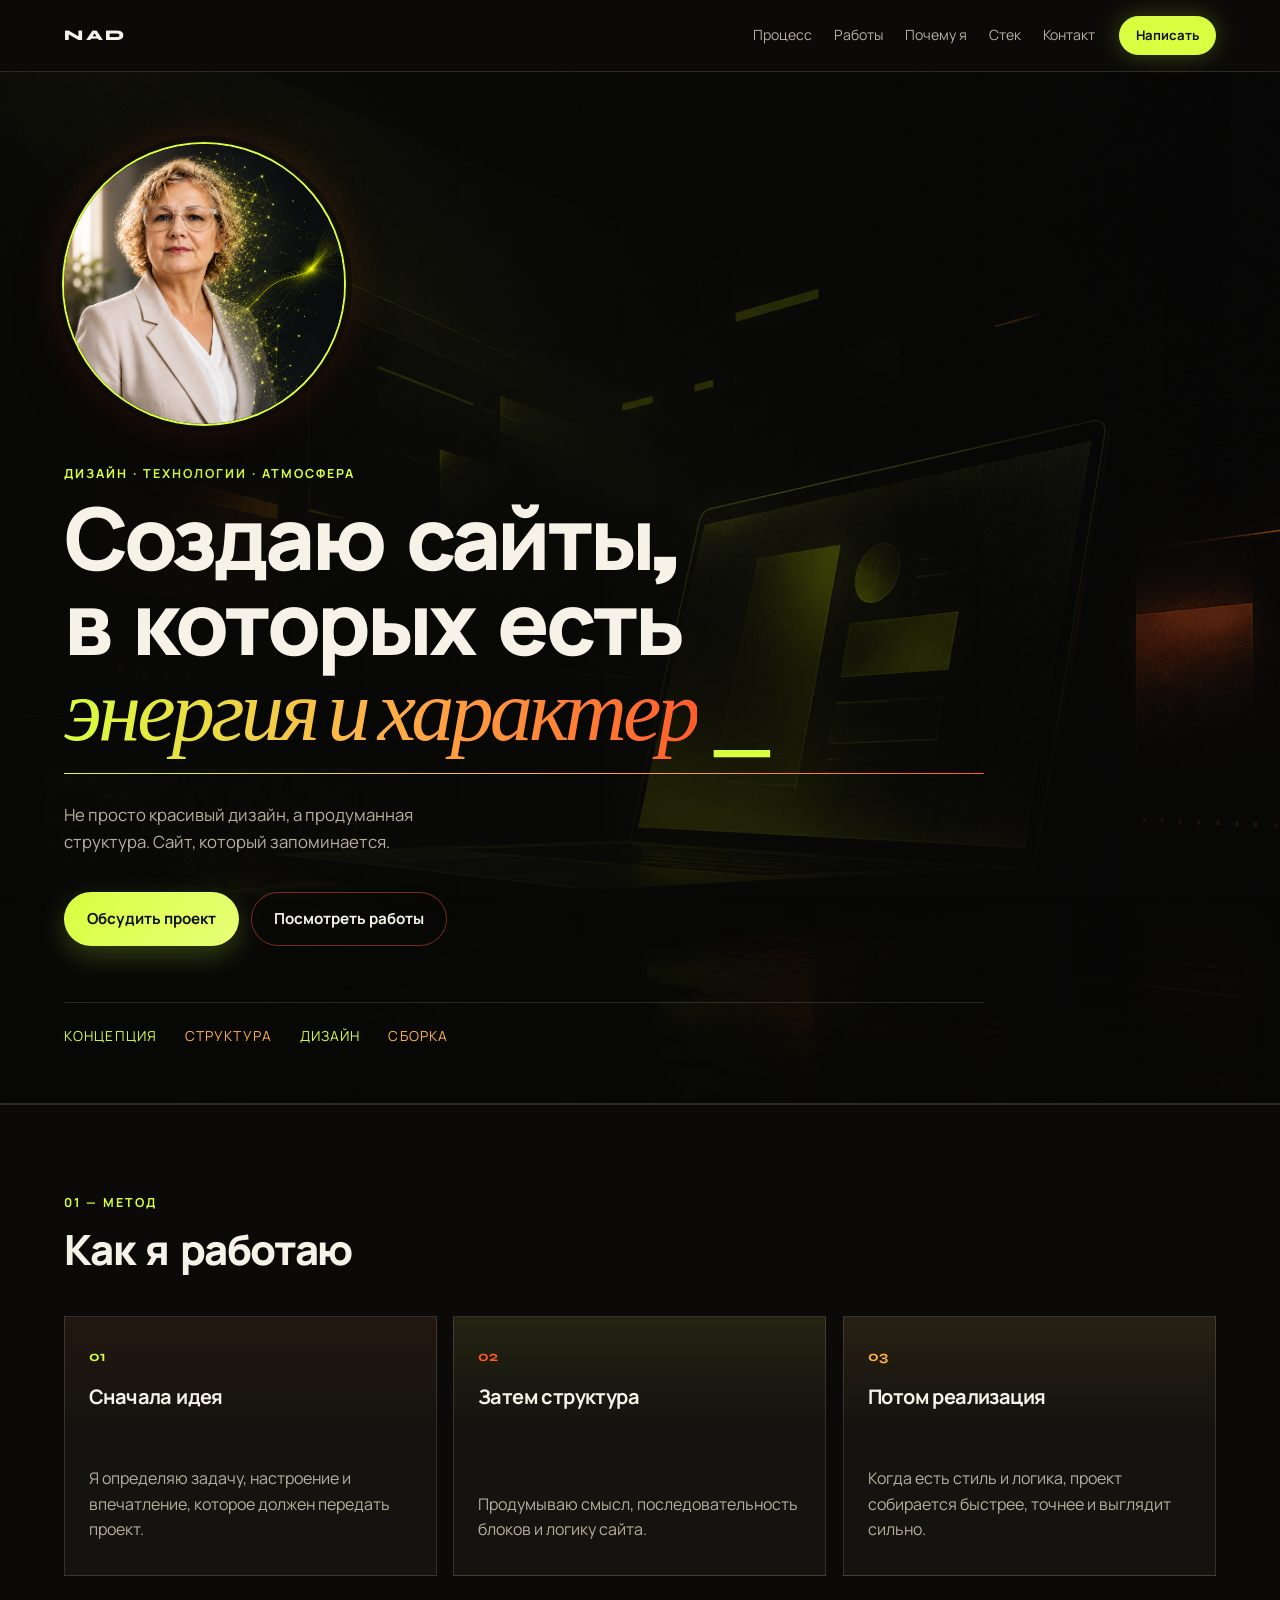
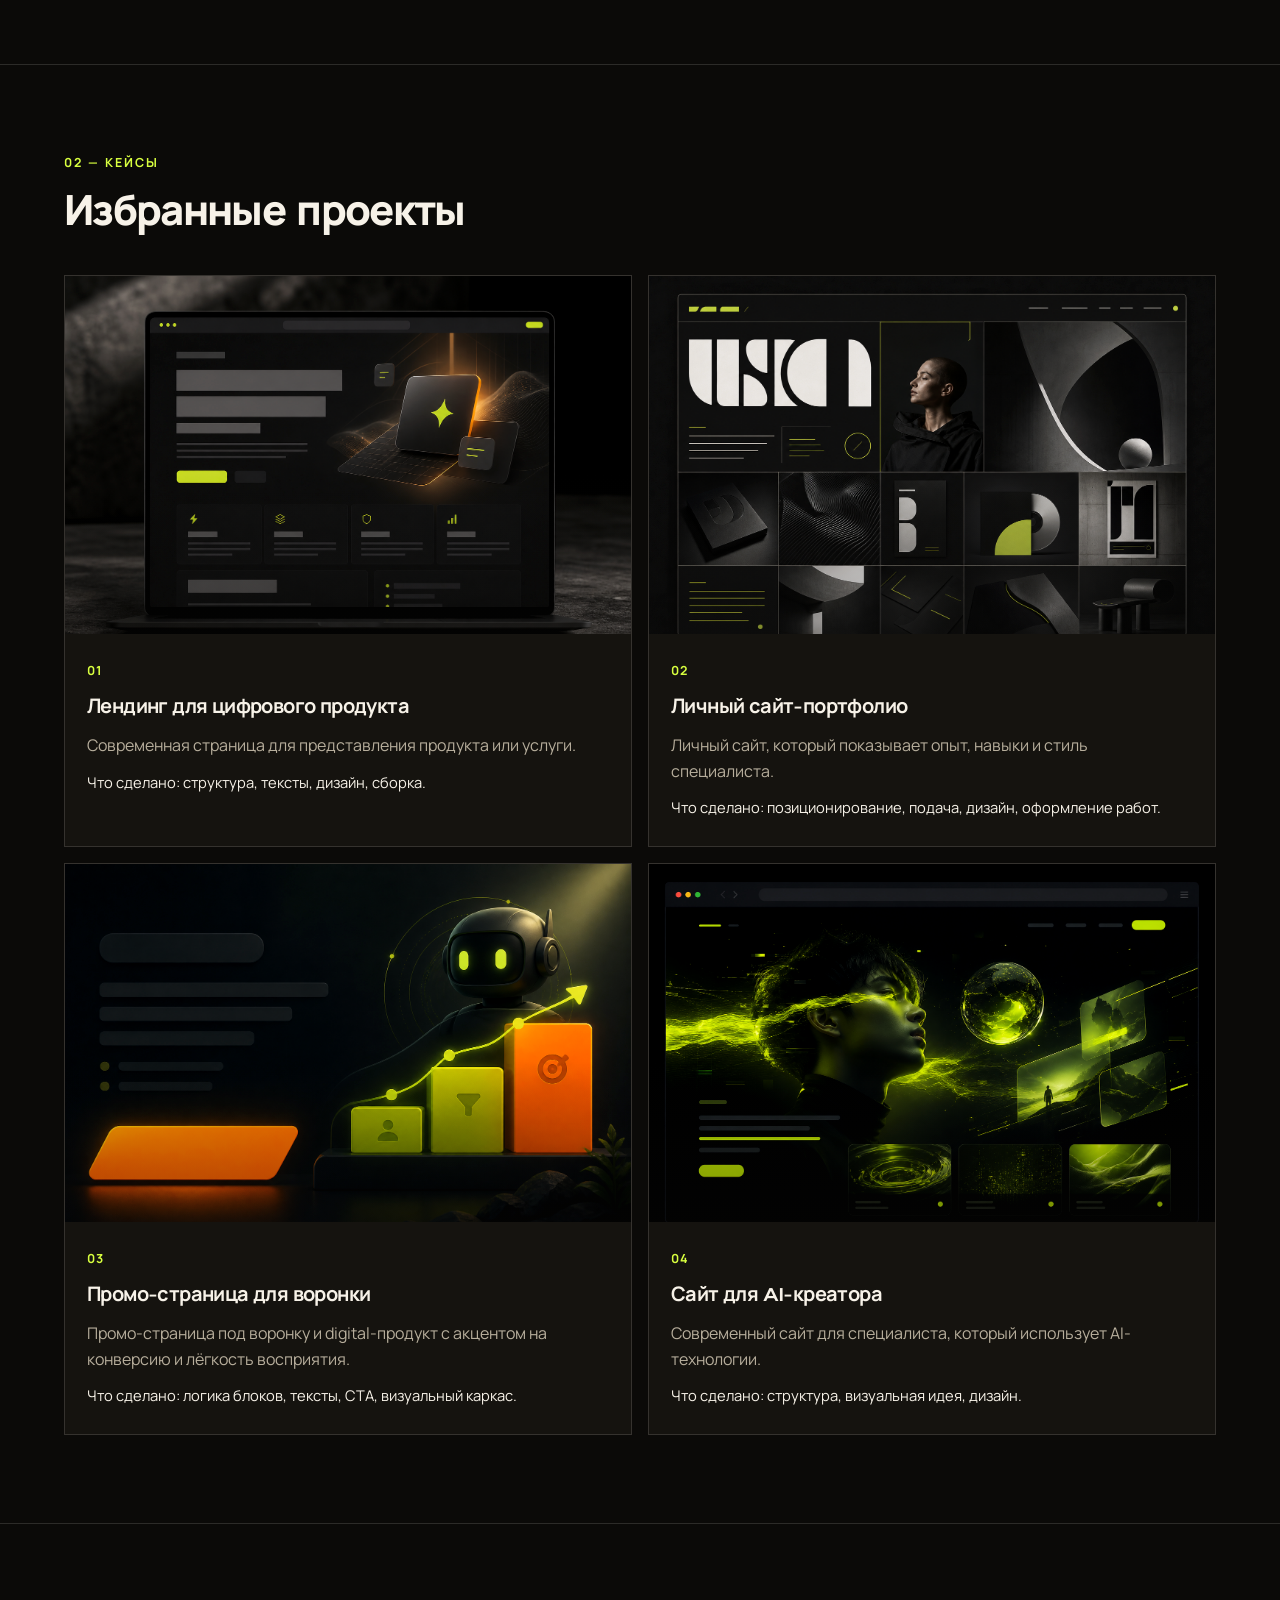
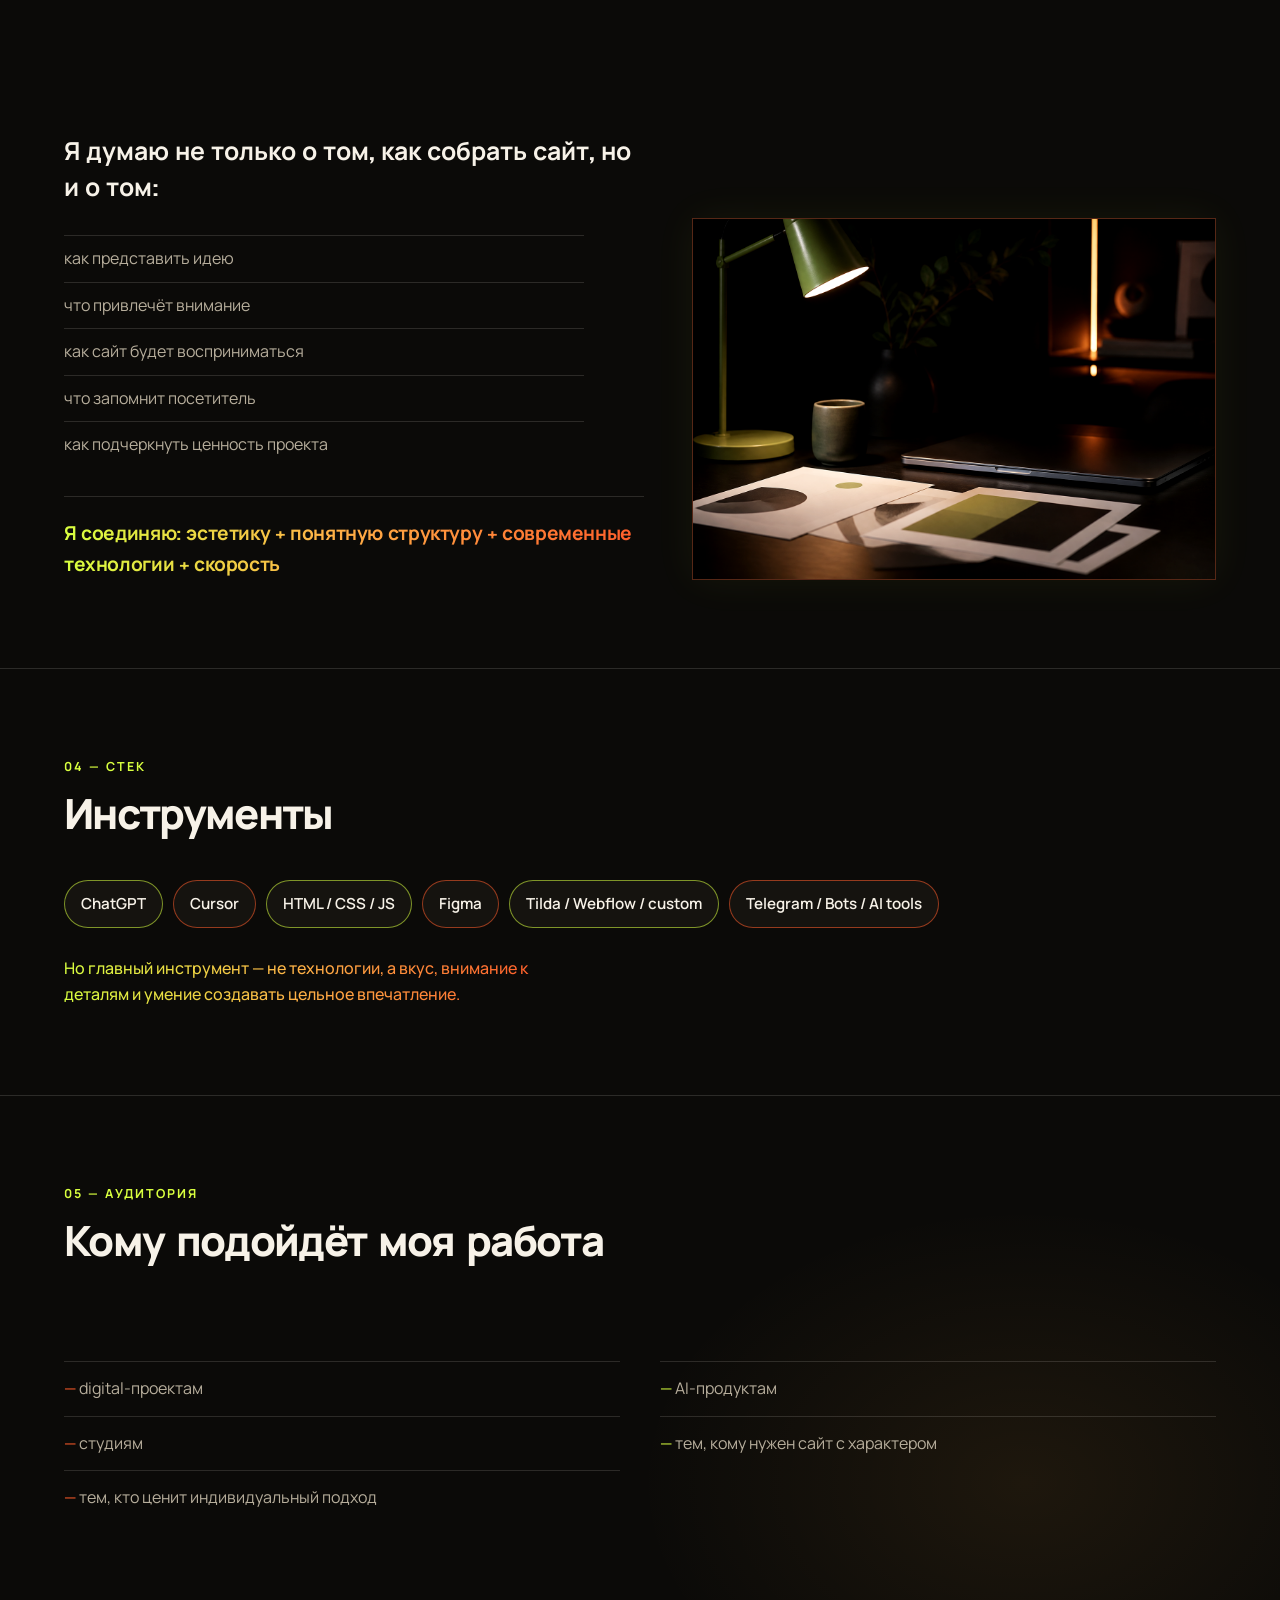
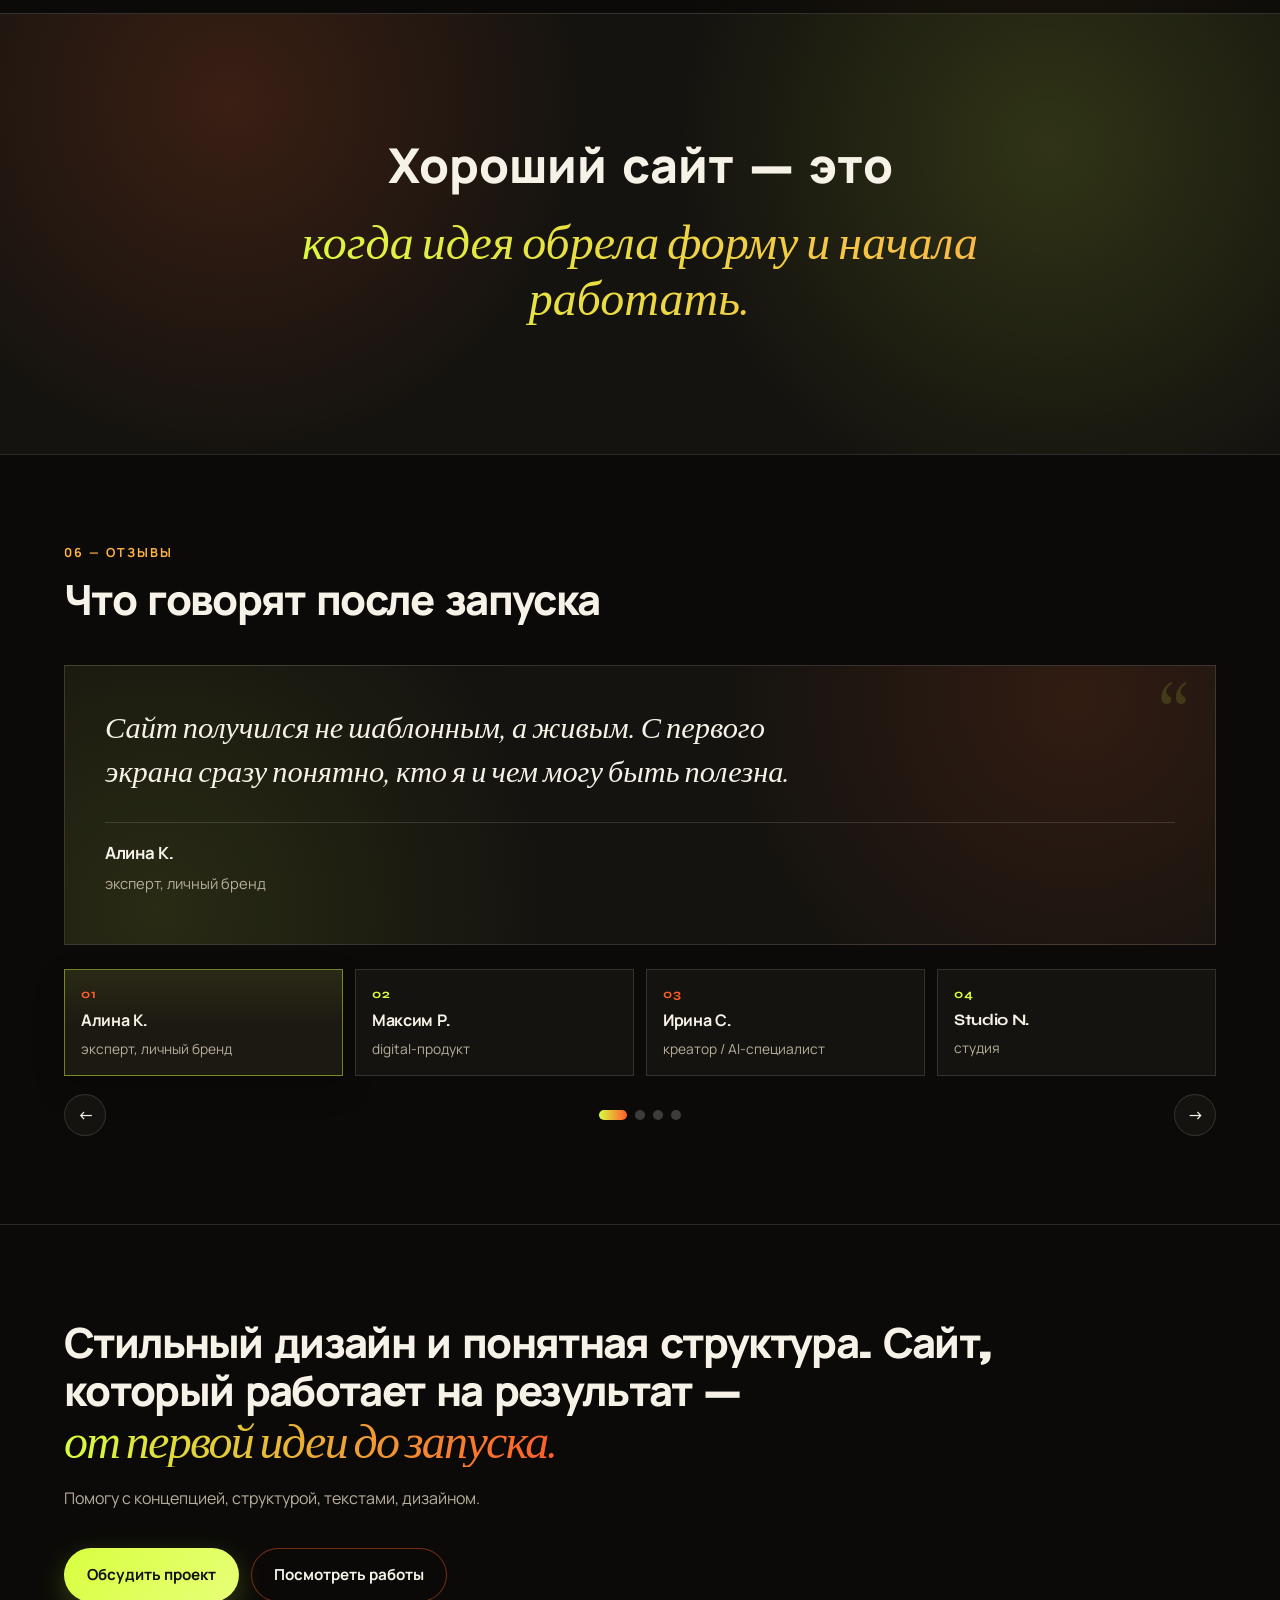
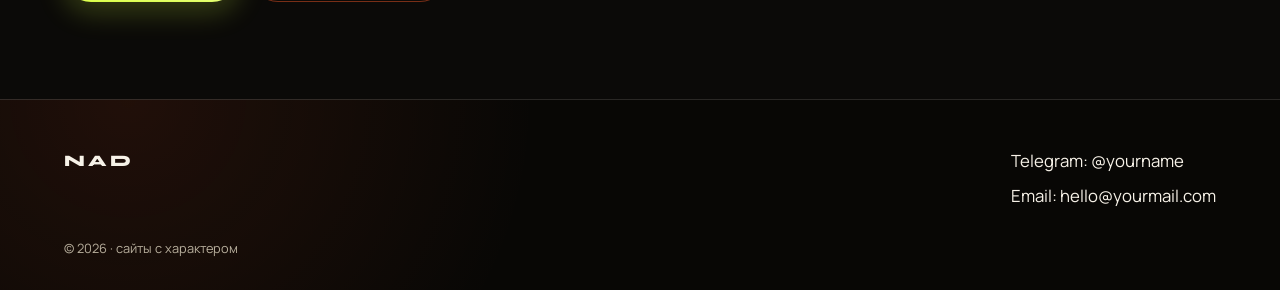
==== html/index.html @ c8245816 "Add NAD portfolio website with HTML, CSS, and JS Co-authored-by: Cursor <cursoragent@cursor.com>" ====
<!DOCTYPE html>
<html lang="ru">
<head>
  <meta charset="UTF-8" />
  <meta name="viewport" content="width=device-width, initial-scale=1.0" />
  <title>NAD — сайты с характером</title>
  <meta name="description" content="Концепция, структура, дизайн, сборка. От первой идеи до готовой страницы." />
  <link rel="preconnect" href="https://fonts.googleapis.com" />
  <link rel="preconnect" href="https://fonts.gstatic.com" crossorigin />
  <link href="https://fonts.googleapis.com/css2?family=Instrument+Serif:ital@0;1&family=Manrope:wght@400;500;600;700&family=Syne:wght@500;600;700;800&display=swap" rel="stylesheet" />
  <link rel="stylesheet" href="../css/style.css" />
</head>
<body>
  <div class="noise" aria-hidden="true"></div>

  <header class="header">
    <a class="logo" href="#top">NAD</a>
    <input class="nav-toggle" type="checkbox" id="nav-toggle" />
    <label class="burger" for="nav-toggle" aria-label="Меню">
      <span></span>
    </label>
    <nav class="nav">
      <a href="#process">Процесс</a>
      <a href="#projects">Работы</a>
      <a href="#why">Почему я</a>
      <a href="#tools">Стек</a>
      <a href="#contact">Контакт</a>
    </nav>
    <a class="header-cta" href="https://t.me/yourname" target="_blank" rel="noopener">Написать</a>
  </header>

  <main id="top">
    <section class="hero">
      <div class="hero-media" aria-hidden="true">
        <img src="../images/hero-atmosphere.png" alt="" />
      </div>
      <div class="hero-content">
        <figure class="hero-portrait">
          <img src="../images/portrait.png" alt="NAD — портрет" />
        </figure>
        <div class="hero-copy">
          <p class="kicker">ДИЗАЙН · ТЕХНОЛОГИИ · АТМОСФЕРА</p>
          <h1
            class="text-type"
            data-text-type
            data-texts="Создаю сайты,\nв которых есть\nэнергия и характер"
            data-typing-speed="75"
            data-deleting-speed="50"
            data-pause-duration="1500"
            data-cursor-blink="0.5"
            data-cursor-character="_"
          >Создаю сайты,
в которых есть
<em>энергия и характер</em></h1>
          <p class="hero-lead">
            Не просто красивый дизайн, а продуманная структура. Сайт, который запоминается.
          </p>
          <div class="hero-actions">
            <a class="btn btn-primary" href="https://t.me/yourname" target="_blank" rel="noopener">Обсудить проект</a>
            <a class="btn btn-ghost" href="#projects">Посмотреть работы</a>
          </div>
          <div class="hero-meta">
            <span>Концепция</span>
            <span>Структура</span>
            <span>Дизайн</span>
            <span>Сборка</span>
          </div>
        </div>
      </div>
    </section>

    <section class="section" id="process">
      <div class="section-head" data-reveal>
        <p class="kicker">01 — Метод</p>
        <h2>Как я работаю</h2>
      </div>
      <div class="process-grid">
        <article class="process-card" data-reveal>
          <span class="num">01</span>
          <h3>Сначала идея</h3>
          <p>Я определяю задачу, настроение и впечатление, которое должен передать проект.</p>
        </article>
        <article class="process-card" data-reveal>
          <span class="num">02</span>
          <h3>Затем структура</h3>
          <p>Продумываю смысл, последовательность блоков и логику сайта.</p>
        </article>
        <article class="process-card" data-reveal>
          <span class="num">03</span>
          <h3>Потом реализация</h3>
          <p>Когда есть стиль и логика, проект собирается быстрее, точнее и выглядит сильно.</p>
        </article>
      </div>
    </section>

    <section class="section" id="projects">
      <div class="section-head" data-reveal>
        <p class="kicker">02 — Кейсы</p>
        <h2>Избранные проекты</h2>
      </div>
      <div class="projects-grid">
        <article class="project" data-reveal>
          <div class="project-visual">
            <img src="../images/project-landing.png" alt="Превью лендинга для цифрового продукта" />
          </div>
          <div class="project-body">
            <span class="project-index">01</span>
            <h3>Лендинг для цифрового продукта</h3>
            <p>Современная страница для представления продукта или услуги.</p>
            <p class="done">Что сделано: структура, тексты, дизайн, сборка.</p>
          </div>
        </article>

        <article class="project" data-reveal>
          <div class="project-visual">
            <img src="../images/project-portfolio.png" alt="Превью личного сайта-портфолио" />
          </div>
          <div class="project-body">
            <span class="project-index">02</span>
            <h3>Личный сайт-портфолио</h3>
            <p>Личный сайт, который показывает опыт, навыки и стиль специалиста.</p>
            <p class="done">Что сделано: позиционирование, подача, дизайн, оформление работ.</p>
          </div>
        </article>

        <article class="project" data-reveal>
          <div class="project-visual">
            <img src="../images/project-funnel.png" alt="Превью промо-страницы для воронки" />
          </div>
          <div class="project-body">
            <span class="project-index">03</span>
            <h3>Промо-страница для воронки</h3>
            <p>Промо-страница под воронку и digital-продукт с акцентом на конверсию и лёгкость восприятия.</p>
            <p class="done">Что сделано: логика блоков, тексты, CTA, визуальный каркас.</p>
          </div>
        </article>

        <article class="project" data-reveal>
          <div class="project-visual">
            <img src="../images/project-ai-creator.png" alt="Превью сайта для AI-креатора" />
          </div>
          <div class="project-body">
            <span class="project-index">04</span>
            <h3>Сайт для AI-креатора</h3>
            <p>Современный сайт для специалиста, который использует AI-технологии.</p>
            <p class="done">Что сделано: структура, визуальная идея, дизайн.</p>
          </div>
        </article>
      </div>
    </section>

    <section class="section why" id="why">
      <div class="section-head" data-reveal>
        <p class="kicker">03 — Подход</p>
        <h2>Мой подход — видеть проект целиком</h2>
      </div>
      <div class="why-layout">
        <div class="why-copy" data-reveal>
          <p class="why-lead">Я думаю не только о том, как собрать сайт, но и о том:</p>
          <div class="why-cols">
            <ul>
              <li>как представить идею</li>
              <li>что привлечёт внимание</li>
              <li>как сайт будет восприниматься</li>
              <li>что запомнит посетитель</li>
              <li>как подчеркнуть ценность проекта</li>
            </ul>
          </div>
          <p class="formula">Я соединяю: эстетику + понятную структуру + современные технологии + скорость</p>
        </div>
        <figure class="why-photo" data-reveal="fade">
          <img src="../images/approach-workspace.png" alt="Атмосфера рабочей среды" />
        </figure>
      </div>
    </section>

    <section class="section" id="tools">
      <div class="section-head" data-reveal>
        <p class="kicker">04 — Стек</p>
        <h2>Инструменты</h2>
      </div>
      <div class="badges">
        <span data-reveal data-glow="lime">ChatGPT</span>
        <span data-reveal data-glow="orange">Cursor</span>
        <span data-reveal data-glow="lime">HTML / CSS / JS</span>
        <span data-reveal data-glow="orange">Figma</span>
        <span data-reveal data-glow="lime">Tilda / Webflow / custom</span>
        <span data-reveal data-glow="orange">Telegram / Bots / AI tools</span>
      </div>
      <p class="tools-note" data-reveal>Но главный инструмент — не технологии, а вкус, внимание к деталям и умение создавать цельное впечатление.</p>
    </section>

    <section class="section" id="audience">
      <div class="section-head" data-reveal>
        <p class="kicker">05 — Аудитория</p>
        <h2>Кому подойдёт моя работа</h2>
      </div>
      <ul class="audience">
        <li data-reveal>экспертам</li>
        <li data-reveal>креаторам</li>
        <li data-reveal>digital-проектам</li>
        <li data-reveal>AI-продуктам</li>
        <li data-reveal>студиям</li>
        <li data-reveal>тем, кому нужен сайт с характером</li>
        <li data-reveal>тем, кто ценит индивидуальный подход</li>
      </ul>
    </section>

    <section class="manifesto" id="manifesto" data-reveal="scale">
      <p>
        Хороший сайт — это
        <em> когда идея обрела форму и начала работать.</em>
      </p>
    </section>

    <section class="section testimonials" id="testimonials">
      <div class="section-head" data-reveal>
        <p class="kicker">06 — Отзывы</p>
        <h2>Что говорят после запуска</h2>
      </div>

      <div class="testimonials-shell" data-reveal>
        <article class="testimonial-panel is-active" aria-live="polite">
          <span class="testimonial-mark" aria-hidden="true">“</span>
          <blockquote class="testimonial-quote"></blockquote>
          <footer class="testimonial-meta">
            <p class="testimonial-name"></p>
            <p class="testimonial-role"></p>
          </footer>
        </article>

        <div class="testimonials-controls">
          <div class="testimonial-cards" role="tablist" aria-label="Отзывы клиентов"></div>
          <div class="testimonials-nav">
            <button class="testimonial-arrow testimonial-arrow--prev" type="button" aria-label="Предыдущий отзыв">←</button>
            <div class="testimonial-dots" role="tablist" aria-label="Выбор отзыва"></div>
            <button class="testimonial-arrow testimonial-arrow--next" type="button" aria-label="Следующий отзыв">→</button>
          </div>
        </div>
      </div>
    </section>

    <section class="cta" id="cta" data-reveal>
      <div class="cta-glow" aria-hidden="true"></div>
      <h2>Стильный дизайн и понятная структура. Сайт, который работает на результат — <em>от первой идеи до запуска.</em></h2>
      <p>Помогу с концепцией, структурой, текстами, дизайном.</p>
      <div class="hero-actions">
        <a class="btn btn-primary" href="https://t.me/yourname" target="_blank" rel="noopener">Обсудить проект</a>
        <a class="btn btn-ghost" href="#projects">Посмотреть работы</a>
      </div>
    </section>
  </main>

  <footer class="footer" id="contact">
    <div class="footer-top">
      <p class="footer-brand">NAD</p>
      <div class="footer-contacts">
        <a href="https://t.me/yourname" target="_blank" rel="noopener">Telegram: @yourname</a>
        <a href="mailto:hello@yourmail.com">Email: hello@yourmail.com</a>
      </div>
    </div>
    <p class="copy">© 2026 · сайты с характером</p>
  </footer>
  <script src="../js/text-type.js" defer></script>
  <script src="../js/reveal.js" defer></script>
  <script src="../js/testimonials.js" defer></script>
</body>
</html>
---- css/style.css ----
:root {
  --bg: #0b0a08;
  --bg-2: #15130f;
  --bg-3: #1c1812;
  --text: #f7f2e8;
  --muted: #b7ae9c;
  --line: rgba(247, 242, 232, 0.14);
  --accent: #d8ff3f;
  --accent-2: #ff5c2a;
  --accent-3: #ffb347;
  --glow-lime: rgba(216, 255, 63, 0.18);
  --glow-orange: rgba(255, 92, 42, 0.2);

  --serif: "Instrument Serif", Georgia, serif;
  --display: "Syne", "Manrope", sans-serif;
  --sans: "Manrope", system-ui, sans-serif;

  --pad: clamp(20px, 5vw, 72px);
  --max: 1180px;
}

*,
*::before,
*::after {
  box-sizing: border-box;
}

html {
  scroll-behavior: smooth;
}

body {
  margin: 0;
  font-family: var(--sans);
  background:
    radial-gradient(900px 480px at 12% -8%, var(--glow-orange), transparent 55%),
    radial-gradient(800px 420px at 92% 8%, var(--glow-lime), transparent 50%),
    radial-gradient(700px 500px at 80% 70%, rgba(255, 179, 71, 0.08), transparent 55%),
    var(--bg);
  color: var(--text);
  line-height: 1.6;
  font-size: 1.05rem;
  overflow-x: hidden;
}

img {
  max-width: 100%;
  display: block;
}

a {
  color: inherit;
  text-decoration: none;
}

h1,
h2,
h3,
p,
ul {
  margin: 0;
}

.noise {
  pointer-events: none;
  position: fixed;
  inset: 0;
  z-index: 50;
  opacity: 0.07;
  mix-blend-mode: overlay;
  background-image: url("data:image/svg+xml,%3Csvg xmlns='http://www.w3.org/2000/svg' width='180' height='180'%3E%3Cfilter id='n'%3E%3CfeTurbulence type='fractalNoise' baseFrequency='.85' numOctaves='2' stitchTiles='stitch'/%3E%3C/filter%3E%3Crect width='180' height='180' filter='url(%23n)' opacity='.7'/%3E%3C/svg%3E");
}

.header {
  position: sticky;
  top: 0;
  z-index: 40;
  display: flex;
  align-items: center;
  gap: 24px;
  padding: 16px var(--pad);
  background: rgba(11, 10, 8, 0.78);
  backdrop-filter: blur(18px);
  border-bottom: 1px solid var(--line);
}

.logo {
  font-family: var(--display);
  font-weight: 800;
  letter-spacing: 0.18em;
  font-size: 0.92rem;
}

.nav {
  display: flex;
  gap: 22px;
  margin-left: auto;
  font-size: 0.88rem;
  color: var(--muted);
}

.nav a:hover {
  color: var(--accent);
}

.header-cta {
  border: 1px solid var(--accent);
  color: #111;
  background: var(--accent);
  padding: 8px 16px;
  border-radius: 999px;
  font-size: 0.82rem;
  font-weight: 700;
  box-shadow: 0 0 24px rgba(216, 255, 63, 0.25);
}

.nav-toggle {
  display: none;
}

.burger {
  display: none;
}

.hero {
  position: relative;
  min-height: min(100vh, 920px);
  display: flex;
  align-items: flex-start;
  padding: 0;
  max-width: none;
  margin: 0;
  overflow: hidden;
  border-bottom: 1px solid var(--line);
}

.hero-media {
  position: absolute;
  inset: 0;
  z-index: 0;
}

.hero-media img {
  width: 100%;
  height: 100%;
  object-fit: cover;
  object-position: center;
  transform: scale(1.02);
  animation: heroDrift 18s ease-in-out infinite alternate;
}

.hero-media::after {
  content: "";
  position: absolute;
  inset: 0;
  background:
    linear-gradient(90deg, rgba(7, 7, 6, 0.92) 0%, rgba(7, 7, 6, 0.72) 42%, rgba(7, 7, 6, 0.35) 100%),
    linear-gradient(180deg, rgba(7, 7, 6, 0.35) 0%, rgba(7, 7, 6, 0.15) 40%, rgba(7, 7, 6, 0.88) 100%);
}

.hero-content {
  position: relative;
  z-index: 1;
  width: 100%;
  max-width: calc(var(--max) + var(--pad) * 2);
  margin: 0 auto;
  padding: clamp(56px, 8vh, 88px) var(--pad) 56px;
  display: grid;
  grid-template-columns: 1fr;
  gap: clamp(28px, 4vw, 40px);
  align-items: start;
  justify-items: start;
}

.hero-copy {
  min-width: 0;
  width: 100%;
  max-width: 920px;
}

.hero-portrait {
  margin: 0;
  justify-self: start;
  width: min(42vw, 280px);
  aspect-ratio: 1;
  border-radius: 50%;
  overflow: hidden;
  background: #050504;
  box-shadow:
    0 0 0 2px var(--accent),
    0 0 0 8px rgba(11, 10, 8, 0.65),
    0 0 40px rgba(255, 92, 42, 0.22),
    0 24px 50px rgba(0, 0, 0, 0.45);
  animation: portraitIn 1s ease both;
}

.hero-portrait img {
  width: 100%;
  height: 100%;
  object-fit: cover;
  object-position: center;
  display: block;
  transform: scale(1.02);
}

@keyframes portraitIn {
  from {
    opacity: 0;
    transform: translateY(18px) scale(0.96);
  }
  to {
    opacity: 1;
    transform: none;
  }
}

@keyframes heroDrift {
  from {
    transform: scale(1.02) translate3d(0, 0, 0);
  }
  to {
    transform: scale(1.08) translate3d(-1.5%, -1%, 0);
  }
}

@media (prefers-reduced-motion: reduce) {
  .hero-media img {
    animation: none;
  }
}

.kicker {
  font-size: 0.78rem;
  font-weight: 700;
  letter-spacing: 0.16em;
  text-transform: uppercase;
  color: var(--accent);
  font-family: var(--sans);
  margin-bottom: 16px;
}

.section {
  padding: 88px var(--pad);
  max-width: calc(var(--max) + var(--pad) * 2);
  margin: 0 auto;
  border-top: 1px solid var(--line);
}

.section-head {
  margin-bottom: 40px;
}

.section-head h2 {
  font-family: var(--display);
  font-size: clamp(1.7rem, 3.6vw, 2.6rem);
  font-weight: 800;
  letter-spacing: -0.04em;
  line-height: 1.12;
  color: var(--text);
  max-width: 20ch;
}

.hero h1 {
  font-family: var(--display);
  font-weight: 800;
  font-size: clamp(2.4rem, 7vw, 5.4rem);
  line-height: 0.98;
  letter-spacing: -0.045em;
  max-width: none;
}

.hero h1 em,
.text-type__content em {
  font-family: var(--serif);
  font-style: italic;
  font-weight: 400;
  background: linear-gradient(
    90deg,
    var(--accent) 0%,
    var(--accent-3) 48%,
    var(--accent-2) 100%
  );
  -webkit-background-clip: text;
  background-clip: text;
  color: transparent;
  white-space: nowrap;
}

.text-type {
  display: block;
  min-width: 0;
  white-space: normal;
  padding-bottom: 18px;
  border-bottom: 1px solid transparent;
  border-image: linear-gradient(
    90deg,
    var(--accent) 0%,
    var(--accent-3) 50%,
    var(--accent-2) 100%
  ) 1;
}

.text-type__content {
  display: inline;
}

.text-type__cursor {
  display: inline-block;
  margin-left: 0.12em;
  color: var(--accent);
  font-style: normal;
  font-family: var(--display);
  font-weight: 500;
  animation: cursorBlink var(--cursor-blink, 0.4s) ease-in-out infinite;
}

@keyframes cursorBlink {
  0%,
  45% {
    opacity: 1;
  }
  50%,
  100% {
    opacity: 0;
  }
}

@media (prefers-reduced-motion: reduce) {
  .text-type__cursor {
    animation: none;
    opacity: 1;
  }
}

.hero-lead {
  max-width: 42ch;
  margin-top: 28px;
  color: var(--muted);
  font-size: 1.05rem;
  line-height: 1.6;
  font-family: var(--sans);
}

.hero-actions {
  display: flex;
  flex-wrap: wrap;
  gap: 12px;
  margin-top: 36px;
}

.btn {
  display: inline-flex;
  align-items: center;
  justify-content: center;
  padding: 14px 22px;
  border-radius: 999px;
  font-weight: 700;
  font-size: 0.95rem;
  border: 1px solid transparent;
  transition: transform 0.2s ease, background 0.2s ease, color 0.2s ease, border-color 0.2s ease;
}

.btn:hover {
  transform: translateY(-2px);
}

.btn-primary {
  background: linear-gradient(135deg, var(--accent) 0%, #e7ff78 100%);
  color: #111;
  box-shadow: 0 10px 28px rgba(216, 255, 63, 0.22);
}

.btn-ghost {
  border-color: rgba(255, 92, 42, 0.45);
  color: var(--text);
  background: rgba(11, 10, 8, 0.35);
  backdrop-filter: blur(10px);
}

.btn-ghost:hover {
  border-color: var(--accent-2);
  color: var(--accent-3);
}

.hero-meta {
  display: flex;
  flex-wrap: wrap;
  gap: 10px 28px;
  margin-top: 56px;
  padding-top: 22px;
  border-top: 1px solid var(--line);
  color: var(--muted);
  font-size: 0.86rem;
  letter-spacing: 0.08em;
  text-transform: uppercase;
}

.hero-meta span:nth-child(odd) {
  color: var(--accent);
}

.hero-meta span:nth-child(even) {
  color: var(--accent-3);
}

.process-grid,
.projects-grid {
  display: grid;
  gap: 16px;
}

.process-grid {
  grid-template-columns: repeat(3, 1fr);
}

.process-card {
  background: linear-gradient(180deg, rgba(255, 92, 42, 0.06), transparent 42%), var(--bg-2);
  border: 1px solid var(--line);
  padding: 28px 24px 32px;
  min-height: 260px;
  display: flex;
  flex-direction: column;
  gap: 14px;
}

.process-card:nth-child(2) {
  background: linear-gradient(180deg, rgba(216, 255, 63, 0.07), transparent 42%), var(--bg-2);
}

.process-card:nth-child(3) {
  background: linear-gradient(180deg, rgba(255, 179, 71, 0.08), transparent 42%), var(--bg-2);
}

.process-card .num {
  font-family: var(--display);
  color: var(--accent);
  font-weight: 700;
  font-size: 0.9rem;
}

.process-card:nth-child(2) .num {
  color: var(--accent-2);
}

.process-card:nth-child(3) .num {
  color: var(--accent-3);
}

.process-card h3 {
  font-family: var(--display);
  font-size: 1.25rem;
  font-weight: 700;
  letter-spacing: -0.03em;
  color: var(--text);
}

.process-card p {
  color: var(--muted);
  font-size: 1rem;
  line-height: 1.6;
  margin-top: auto;
}

.projects-grid {
  grid-template-columns: 1fr 1fr;
}

.project {
  background: var(--bg-2);
  border: 1px solid var(--line);
  overflow: hidden;
  display: grid;
  grid-template-rows: minmax(220px, 28vw) 1fr;
  transition: transform 0.25s ease, border-color 0.25s ease;
}

.project:hover {
  transform: translateY(-6px);
  border-color: rgba(255, 92, 42, 0.45);
  box-shadow: 0 18px 40px rgba(0, 0, 0, 0.28);
}

.project-visual {
  position: relative;
  overflow: hidden;
  background: #120f0c;
}

.project-visual img {
  width: 100%;
  height: 100%;
  object-fit: cover;
  object-position: center top;
  transition: transform 0.55s ease, filter 0.55s ease;
  filter: saturate(1.05) contrast(1.04);
}

.project:hover .project-visual img {
  transform: scale(1.05);
  filter: saturate(1.05) contrast(1.08);
}

.project-visual::after {
  content: "";
  position: absolute;
  inset: 0;
  background: linear-gradient(180deg, transparent 55%, rgba(7, 7, 6, 0.35) 100%);
  pointer-events: none;
}

.project-body {
  padding: 22px 22px 26px;
}

.project-index {
  font-family: var(--sans);
  color: var(--accent);
  font-size: 0.78rem;
  font-weight: 700;
  letter-spacing: 0.12em;
}

.project-body h3 {
  font-family: var(--display);
  font-size: 1.25rem;
  font-weight: 700;
  margin: 8px 0 10px;
  letter-spacing: -0.03em;
  color: var(--text);
}

.project-body p {
  color: var(--muted);
  font-size: 1rem;
  line-height: 1.6;
}

.done {
  margin-top: 12px !important;
  color: var(--text) !important;
  font-size: 0.92rem !important;
}

.why-layout {
  display: grid;
  grid-template-columns: 1.05fr 0.95fr;
  gap: clamp(24px, 4vw, 48px);
  align-items: end;
}

.why-copy {
  display: grid;
  gap: 28px;
}

.why-lead {
  font-family: var(--display);
  font-size: clamp(1.2rem, 2.2vw, 1.55rem);
  font-weight: 700;
  line-height: 1.45;
  color: var(--text);
  max-width: 36ch;
}

.why-cols {
  display: grid;
  grid-template-columns: 1fr;
  gap: 24px;
  max-width: 520px;
}

.why-photo {
  margin: 0;
  position: relative;
  overflow: hidden;
  border: 1px solid rgba(255, 92, 42, 0.28);
  background: var(--bg-2);
  min-height: 320px;
  box-shadow: 0 0 40px rgba(216, 255, 63, 0.06);
}

.why-photo img {
  width: 100%;
  height: 100%;
  min-height: 360px;
  object-fit: cover;
  display: block;
  filter: saturate(0.9) contrast(1.05);
}

.why-cols ul {
  list-style: none;
  padding: 0;
}

.why-cols li {
  padding: 10px 0;
  border-top: 1px solid var(--line);
  font-family: var(--sans);
  font-size: 1rem;
  color: var(--muted);
  line-height: 1.6;
  transition: color 0.25s ease, padding-left 0.25s ease;
}

.why-cols li:hover {
  color: var(--accent-3);
  padding-left: 6px;
}

.formula {
  font-family: var(--display);
  font-size: clamp(1rem, 1.8vw, 1.2rem);
  font-weight: 700;
  letter-spacing: -0.02em;
  padding: 22px 0 0;
  border-top: 1px solid var(--line);
  background: linear-gradient(90deg, var(--accent), var(--accent-3) 45%, var(--accent-2));
  -webkit-background-clip: text;
  background-clip: text;
  color: transparent;
}

.badges {
  display: flex;
  flex-wrap: wrap;
  gap: 10px;
}

.badges span {
  border: 1px solid var(--line);
  border-radius: 999px;
  padding: 11px 16px;
  font-family: var(--sans);
  font-size: 0.95rem;
  font-weight: 600;
  color: var(--text);
  background: var(--bg-2);
  transition: border-color 0.25s ease, box-shadow 0.25s ease, transform 0.25s ease, background 0.25s ease;
}

.badges span[data-glow="lime"] {
  border-color: rgba(216, 255, 63, 0.55);
}

.badges span[data-glow="orange"] {
  border-color: rgba(255, 92, 42, 0.55);
}

.badges span:hover {
  transform: translateY(-3px);
  background: var(--bg-3);
}

.badges span[data-glow="lime"]:hover {
  border-color: var(--accent);
  box-shadow: 0 0 0 1px rgba(216, 255, 63, 0.12), 0 8px 20px rgba(216, 255, 63, 0.08);
}

.badges span[data-glow="orange"]:hover {
  border-color: var(--accent-2);
  box-shadow: 0 0 0 1px rgba(255, 92, 42, 0.12), 0 8px 20px rgba(255, 92, 42, 0.1);
}

.tools-note {
  margin-top: 28px;
  max-width: 48ch;
  font-family: var(--sans);
  font-style: normal;
  font-size: 1rem;
  font-weight: 500;
  line-height: 1.6;
  background: linear-gradient(90deg, var(--accent) 0%, var(--accent-3) 48%, var(--accent-2) 100%);
  -webkit-background-clip: text;
  background-clip: text;
  color: transparent;
}

.audience {
  list-style: none;
  padding: 0;
  display: grid;
  grid-template-columns: 1fr 1fr;
  gap: 0 40px;
}

.audience li {
  padding: 14px 0;
  border-top: 1px solid var(--line);
  font-family: var(--sans);
  font-size: 1rem;
  color: var(--muted);
  line-height: 1.6;
  cursor: default;
  transition: color 0.25s ease, padding-left 0.25s ease;
}

.audience li::before {
  content: "— ";
  color: var(--accent-2);
  transition: color 0.25s ease;
}

.audience li:nth-child(even)::before {
  color: var(--accent);
}

.audience li:hover {
  color: var(--accent-3);
  padding-left: 6px;
}

.audience li:hover::before {
  color: var(--accent-3);
}

.manifesto {
  position: relative;
  padding: clamp(80px, 14vh, 140px) var(--pad);
  border-top: 1px solid var(--line);
  overflow: hidden;
  background:
    radial-gradient(circle at 18% 20%, rgba(255, 92, 42, 0.16), transparent 32%),
    radial-gradient(circle at 82% 30%, rgba(216, 255, 63, 0.14), transparent 34%),
    var(--bg-2);
}

.manifesto p {
  max-width: 16ch;
  margin: 0 auto;
  text-align: center;
  font-family: var(--display);
  font-size: clamp(1.7rem, 4.4vw, 3rem);
  font-weight: 800;
  line-height: 1.18;
  color: var(--text);
}

.manifesto em {
  display: block;
  margin-top: 18px;
  font-family: var(--serif);
  font-style: italic;
  font-weight: 400;
  background: linear-gradient(90deg, var(--accent), var(--accent-3));
  -webkit-background-clip: text;
  background-clip: text;
  color: transparent;
}

#testimonials .kicker {
  color: var(--accent-3);
}

.testimonials-shell {
  display: grid;
  gap: 24px;
}

.testimonial-panel {
  position: relative;
  min-height: 280px;
  padding: clamp(28px, 4vw, 40px);
  border: 1px solid var(--line);
  background:
    radial-gradient(circle at 88% 12%, rgba(255, 92, 42, 0.12), transparent 34%),
    radial-gradient(circle at 8% 88%, rgba(216, 255, 63, 0.1), transparent 36%),
    var(--bg-2);
  overflow: hidden;
  transition: opacity 0.45s ease, transform 0.45s ease;
}

.testimonial-panel.is-switching {
  opacity: 0;
  transform: translateY(10px);
}

.testimonial-mark {
  position: absolute;
  top: 12px;
  right: 22px;
  font-family: var(--serif);
  font-size: clamp(4rem, 10vw, 6rem);
  line-height: 1;
  color: rgba(216, 255, 63, 0.14);
  pointer-events: none;
}

.testimonial-quote {
  position: relative;
  z-index: 1;
  margin: 0;
  max-width: 52ch;
  font-family: var(--serif);
  font-size: clamp(1.35rem, 2.6vw, 1.9rem);
  font-style: italic;
  line-height: 1.45;
  color: var(--text);
}

.testimonial-meta {
  position: relative;
  z-index: 1;
  margin-top: 28px;
  padding-top: 18px;
  border-top: 1px solid var(--line);
}

.testimonial-name {
  font-family: var(--display);
  font-size: 1.05rem;
  font-weight: 700;
  letter-spacing: -0.02em;
  color: var(--text);
}

.testimonial-role {
  margin-top: 4px;
  font-family: var(--sans);
  font-size: 0.92rem;
  color: var(--muted);
}

.testimonials-controls {
  display: grid;
  gap: 18px;
}

.testimonial-cards {
  display: grid;
  grid-template-columns: repeat(4, minmax(0, 1fr));
  gap: 12px;
}

.testimonial-card {
  appearance: none;
  border: 1px solid var(--line);
  background: var(--bg-2);
  color: inherit;
  text-align: left;
  padding: 16px;
  cursor: pointer;
  display: grid;
  gap: 8px;
  transition:
    transform 0.25s ease,
    border-color 0.25s ease,
    box-shadow 0.25s ease,
    background 0.25s ease;
}

.testimonial-card:hover {
  transform: translateY(-3px);
  border-color: rgba(255, 179, 71, 0.45);
}

.testimonial-card.is-active {
  border-color: rgba(216, 255, 63, 0.45);
  background:
    linear-gradient(180deg, rgba(216, 255, 63, 0.08), transparent 55%),
    var(--bg-3);
  box-shadow: 0 12px 28px rgba(0, 0, 0, 0.22);
}

.testimonial-card__index {
  font-family: var(--display);
  font-size: 0.78rem;
  font-weight: 700;
  letter-spacing: 0.12em;
  color: var(--accent-2);
}

.testimonial-card:nth-child(even) .testimonial-card__index {
  color: var(--accent);
}

.testimonial-card__name {
  font-family: var(--display);
  font-size: 1rem;
  font-weight: 700;
  letter-spacing: -0.02em;
  color: var(--text);
}

.testimonial-card__role {
  font-family: var(--sans);
  font-size: 0.86rem;
  color: var(--muted);
  line-height: 1.45;
}

.testimonials-nav {
  display: flex;
  align-items: center;
  justify-content: space-between;
  gap: 16px;
}

.testimonial-arrow {
  width: 42px;
  height: 42px;
  border-radius: 999px;
  border: 1px solid var(--line);
  background: var(--bg-2);
  color: var(--text);
  font-family: var(--display);
  font-size: 1rem;
  cursor: pointer;
  transition: transform 0.2s ease, border-color 0.2s ease, color 0.2s ease;
}

.testimonial-arrow:hover {
  transform: translateY(-2px);
  border-color: rgba(255, 92, 42, 0.45);
  color: var(--accent-3);
}

.testimonial-dots {
  display: flex;
  align-items: center;
  justify-content: center;
  gap: 8px;
  flex: 1;
}

.testimonial-dot {
  width: 10px;
  height: 10px;
  border-radius: 999px;
  border: 0;
  padding: 0;
  background: rgba(247, 242, 232, 0.22);
  cursor: pointer;
  transition: transform 0.2s ease, background 0.2s ease, width 0.2s ease;
}

.testimonial-dot.is-active {
  width: 28px;
  background: linear-gradient(90deg, var(--accent), var(--accent-2));
}

.cta {
  position: relative;
  padding: 96px var(--pad);
  max-width: calc(var(--max) + var(--pad) * 2);
  margin: 0 auto;
  border-top: 1px solid var(--line);
  overflow: hidden;
}

.cta h2 {
  position: relative;
  font-family: var(--display);
  font-size: clamp(1.7rem, 3.6vw, 2.6rem);
  font-weight: 800;
  letter-spacing: -0.04em;
  line-height: 1.15;
  color: var(--text);
  max-width: 22ch;
}

/* ВАЖНО: ваш запрос — фраза в em на одной строке, 3rem, Serif + градиент */
.cta h2 em {
  font-family: var(--serif);
  font-style: italic;
  font-weight: 400;
  font-size: 3rem;
  line-height: 1.05;
  display: inline-block;
  white-space: nowrap;
  background: linear-gradient(90deg, var(--accent) 0%, var(--accent-2) 100%);
  -webkit-background-clip: text;
  background-clip: text;
  color: transparent;
}

.cta p {
  position: relative;
  margin-top: 18px;
  color: var(--muted);
  max-width: 46ch;
  font-family: var(--sans);
  font-size: 1rem;
  line-height: 1.6;
}

.footer {
  padding: 48px var(--pad) 32px;
  border-top: 1px solid var(--line);
  background: radial-gradient(circle at 10% 0%, rgba(255, 92, 42, 0.1), transparent 35%), #080705;
}

.footer-top {
  display: flex;
  justify-content: space-between;
  gap: 24px;
  flex-wrap: wrap;
  align-items: flex-start;
}

.footer-brand {
  font-family: var(--display);
  font-size: 1rem;
  font-weight: 800;
  letter-spacing: 0.18em;
  color: var(--text);
}

.footer-contacts {
  display: grid;
  gap: 8px;
  font-family: var(--sans);
}

.footer-contacts a:hover {
  color: var(--accent);
}

.copy {
  margin-top: 28px;
  color: var(--muted);
  font-family: var(--sans);
  font-size: 0.8rem;
}

@media (max-width: 900px) {
  .process-grid,
  .projects-grid,
  .why-layout,
  .why-cols,
  .audience,
  .testimonial-cards {
    grid-template-columns: 1fr 1fr;
  }

  .testimonial-panel {
    min-height: 0;
  }

  .why-photo {
    order: -1;
    min-height: 240px;
  }

  .hero-content {
    grid-template-columns: 1fr;
    padding-top: 64px;
    padding-bottom: 48px;
    justify-items: start;
  }

  .hero-portrait {
    order: 0;
    justify-self: start;
    width: min(58vw, 220px);
  }

  .nav,
  .header-cta {
    display: none;
  }

  .burger {
    display: grid;
    place-items: center;
    margin-left: auto;
    width: 42px;
    height: 42px;
    cursor: pointer;
  }

  .burger span,
  .burger span::before,
  .burger span::after {
    display: block;
    width: 20px;
    height: 1.5px;
    background: var(--text);
    position: relative;
  }

  .burger span::before,
  .burger span::after {
    content: "";
    position: absolute;
    left: 0;
  }

  .burger span::before {
    top: -6px;
  }
  .burger span::after {
    top: 6px;
  }
}

@media (max-width: 560px) {
  .project {
    grid-template-rows: 180px 1fr;
  }
  .manifesto p {
    max-width: none;
    text-align: left;
  }

  .testimonial-cards {
    grid-template-columns: 1fr;
  }

  .testimonial-quote {
    max-width: none;
  }
}

/* Scroll reveal (минимально поддерживаемая база под ваш reveal.js) */
[data-reveal] {
  opacity: 0;
  transform: translate3d(0, 28px, 0);
  transition: opacity 0.7s cubic-bezier(0.22, 1, 0.36, 1),
    transform 0.7s cubic-bezier(0.22, 1, 0.36, 1);
  will-change: opacity, transform;
}

[data-reveal].is-visible {
  opacity: 1;
  transform: none;
}

[data-reveal="fade"] {
  transform: translate3d(0, 16px, 0) scale(0.985);
}

[data-reveal="scale"] {
  transform: translate3d(0, 18px, 0) scale(0.97);
}

@media (prefers-reduced-motion: reduce) {
  [data-reveal] {
    opacity: 1;
    transform: none;
    transition: none;
  }
}
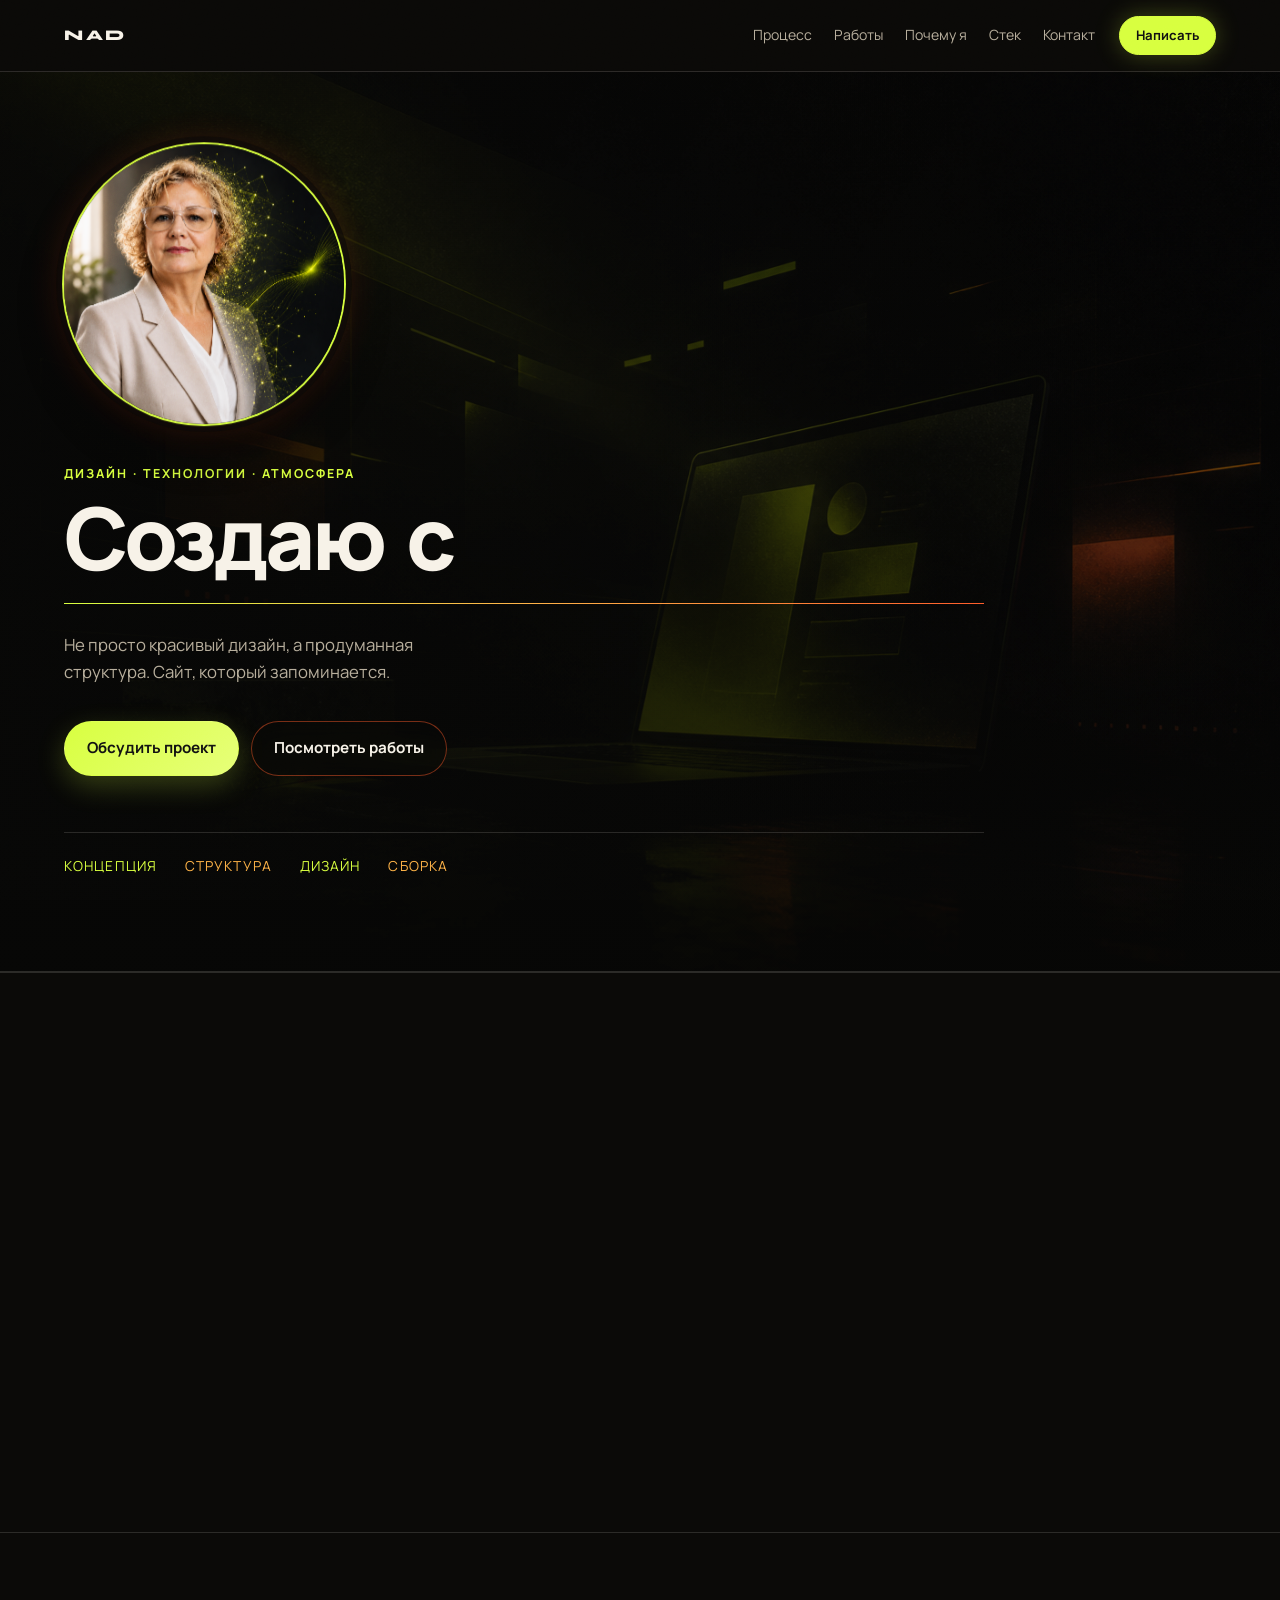
==== commit 9523863a: "Move index.html to root so GitHub Pages serves the site. Co-authored-by: Cursor <cursoragent@cursor." ====
--- a/html/index.html
+++ b/html/index.html
@@ -2,267 +2,11 @@
 <html lang="ru">
 <head>
   <meta charset="UTF-8" />
-  <meta name="viewport" content="width=device-width, initial-scale=1.0" />
-  <title>NAD — сайты с характером</title>
-  <meta name="description" content="Концепция, структура, дизайн, сборка. От первой идеи до готовой страницы." />
-  <link rel="preconnect" href="https://fonts.googleapis.com" />
-  <link rel="preconnect" href="https://fonts.gstatic.com" crossorigin />
-  <link href="https://fonts.googleapis.com/css2?family=Instrument+Serif:ital@0;1&family=Manrope:wght@400;500;600;700&family=Syne:wght@500;600;700;800&display=swap" rel="stylesheet" />
-  <link rel="stylesheet" href="../css/style.css" />
+  <meta http-equiv="refresh" content="0; url=../index.html" />
+  <title>Переход на сайт NAD</title>
+  <link rel="canonical" href="../index.html" />
 </head>
 <body>
-  <div class="noise" aria-hidden="true"></div>
-
-  <header class="header">
-    <a class="logo" href="#top">NAD</a>
-    <input class="nav-toggle" type="checkbox" id="nav-toggle" />
-    <label class="burger" for="nav-toggle" aria-label="Меню">
-      <span></span>
-    </label>
-    <nav class="nav">
-      <a href="#process">Процесс</a>
-      <a href="#projects">Работы</a>
-      <a href="#why">Почему я</a>
-      <a href="#tools">Стек</a>
-      <a href="#contact">Контакт</a>
-    </nav>
-    <a class="header-cta" href="https://t.me/yourname" target="_blank" rel="noopener">Написать</a>
-  </header>
-
-  <main id="top">
-    <section class="hero">
-      <div class="hero-media" aria-hidden="true">
-        <img src="../images/hero-atmosphere.png" alt="" />
-      </div>
-      <div class="hero-content">
-        <figure class="hero-portrait">
-          <img src="../images/portrait.png" alt="NAD — портрет" />
-        </figure>
-        <div class="hero-copy">
-          <p class="kicker">ДИЗАЙН · ТЕХНОЛОГИИ · АТМОСФЕРА</p>
-          <h1
-            class="text-type"
-            data-text-type
-            data-texts="Создаю сайты,\nв которых есть\nэнергия и характер"
-            data-typing-speed="75"
-            data-deleting-speed="50"
-            data-pause-duration="1500"
-            data-cursor-blink="0.5"
-            data-cursor-character="_"
-          >Создаю сайты,
-в которых есть
-<em>энергия и характер</em></h1>
-          <p class="hero-lead">
-            Не просто красивый дизайн, а продуманная структура. Сайт, который запоминается.
-          </p>
-          <div class="hero-actions">
-            <a class="btn btn-primary" href="https://t.me/yourname" target="_blank" rel="noopener">Обсудить проект</a>
-            <a class="btn btn-ghost" href="#projects">Посмотреть работы</a>
-          </div>
-          <div class="hero-meta">
-            <span>Концепция</span>
-            <span>Структура</span>
-            <span>Дизайн</span>
-            <span>Сборка</span>
-          </div>
-        </div>
-      </div>
-    </section>
-
-    <section class="section" id="process">
-      <div class="section-head" data-reveal>
-        <p class="kicker">01 — Метод</p>
-        <h2>Как я работаю</h2>
-      </div>
-      <div class="process-grid">
-        <article class="process-card" data-reveal>
-          <span class="num">01</span>
-          <h3>Сначала идея</h3>
-          <p>Я определяю задачу, настроение и впечатление, которое должен передать проект.</p>
-        </article>
-        <article class="process-card" data-reveal>
-          <span class="num">02</span>
-          <h3>Затем структура</h3>
-          <p>Продумываю смысл, последовательность блоков и логику сайта.</p>
-        </article>
-        <article class="process-card" data-reveal>
-          <span class="num">03</span>
-          <h3>Потом реализация</h3>
-          <p>Когда есть стиль и логика, проект собирается быстрее, точнее и выглядит сильно.</p>
-        </article>
-      </div>
-    </section>
-
-    <section class="section" id="projects">
-      <div class="section-head" data-reveal>
-        <p class="kicker">02 — Кейсы</p>
-        <h2>Избранные проекты</h2>
-      </div>
-      <div class="projects-grid">
-        <article class="project" data-reveal>
-          <div class="project-visual">
-            <img src="../images/project-landing.png" alt="Превью лендинга для цифрового продукта" />
-          </div>
-          <div class="project-body">
-            <span class="project-index">01</span>
-            <h3>Лендинг для цифрового продукта</h3>
-            <p>Современная страница для представления продукта или услуги.</p>
-            <p class="done">Что сделано: структура, тексты, дизайн, сборка.</p>
-          </div>
-        </article>
-
-        <article class="project" data-reveal>
-          <div class="project-visual">
-            <img src="../images/project-portfolio.png" alt="Превью личного сайта-портфолио" />
-          </div>
-          <div class="project-body">
-            <span class="project-index">02</span>
-            <h3>Личный сайт-портфолио</h3>
-            <p>Личный сайт, который показывает опыт, навыки и стиль специалиста.</p>
-            <p class="done">Что сделано: позиционирование, подача, дизайн, оформление работ.</p>
-          </div>
-        </article>
-
-        <article class="project" data-reveal>
-          <div class="project-visual">
-            <img src="../images/project-funnel.png" alt="Превью промо-страницы для воронки" />
-          </div>
-          <div class="project-body">
-            <span class="project-index">03</span>
-            <h3>Промо-страница для воронки</h3>
-            <p>Промо-страница под воронку и digital-продукт с акцентом на конверсию и лёгкость восприятия.</p>
-            <p class="done">Что сделано: логика блоков, тексты, CTA, визуальный каркас.</p>
-          </div>
-        </article>
-
-        <article class="project" data-reveal>
-          <div class="project-visual">
-            <img src="../images/project-ai-creator.png" alt="Превью сайта для AI-креатора" />
-          </div>
-          <div class="project-body">
-            <span class="project-index">04</span>
-            <h3>Сайт для AI-креатора</h3>
-            <p>Современный сайт для специалиста, который использует AI-технологии.</p>
-            <p class="done">Что сделано: структура, визуальная идея, дизайн.</p>
-          </div>
-        </article>
-      </div>
-    </section>
-
-    <section class="section why" id="why">
-      <div class="section-head" data-reveal>
-        <p class="kicker">03 — Подход</p>
-        <h2>Мой подход — видеть проект целиком</h2>
-      </div>
-      <div class="why-layout">
-        <div class="why-copy" data-reveal>
-          <p class="why-lead">Я думаю не только о том, как собрать сайт, но и о том:</p>
-          <div class="why-cols">
-            <ul>
-              <li>как представить идею</li>
-              <li>что привлечёт внимание</li>
-              <li>как сайт будет восприниматься</li>
-              <li>что запомнит посетитель</li>
-              <li>как подчеркнуть ценность проекта</li>
-            </ul>
-          </div>
-          <p class="formula">Я соединяю: эстетику + понятную структуру + современные технологии + скорость</p>
-        </div>
-        <figure class="why-photo" data-reveal="fade">
-          <img src="../images/approach-workspace.png" alt="Атмосфера рабочей среды" />
-        </figure>
-      </div>
-    </section>
-
-    <section class="section" id="tools">
-      <div class="section-head" data-reveal>
-        <p class="kicker">04 — Стек</p>
-        <h2>Инструменты</h2>
-      </div>
-      <div class="badges">
-        <span data-reveal data-glow="lime">ChatGPT</span>
-        <span data-reveal data-glow="orange">Cursor</span>
-        <span data-reveal data-glow="lime">HTML / CSS / JS</span>
-        <span data-reveal data-glow="orange">Figma</span>
-        <span data-reveal data-glow="lime">Tilda / Webflow / custom</span>
-        <span data-reveal data-glow="orange">Telegram / Bots / AI tools</span>
-      </div>
-      <p class="tools-note" data-reveal>Но главный инструмент — не технологии, а вкус, внимание к деталям и умение создавать цельное впечатление.</p>
-    </section>
-
-    <section class="section" id="audience">
-      <div class="section-head" data-reveal>
-        <p class="kicker">05 — Аудитория</p>
-        <h2>Кому подойдёт моя работа</h2>
-      </div>
-      <ul class="audience">
-        <li data-reveal>экспертам</li>
-        <li data-reveal>креаторам</li>
-        <li data-reveal>digital-проектам</li>
-        <li data-reveal>AI-продуктам</li>
-        <li data-reveal>студиям</li>
-        <li data-reveal>тем, кому нужен сайт с характером</li>
-        <li data-reveal>тем, кто ценит индивидуальный подход</li>
-      </ul>
-    </section>
-
-    <section class="manifesto" id="manifesto" data-reveal="scale">
-      <p>
-        Хороший сайт — это
-        <em> когда идея обрела форму и начала работать.</em>
-      </p>
-    </section>
-
-    <section class="section testimonials" id="testimonials">
-      <div class="section-head" data-reveal>
-        <p class="kicker">06 — Отзывы</p>
-        <h2>Что говорят после запуска</h2>
-      </div>
-
-      <div class="testimonials-shell" data-reveal>
-        <article class="testimonial-panel is-active" aria-live="polite">
-          <span class="testimonial-mark" aria-hidden="true">“</span>
-          <blockquote class="testimonial-quote"></blockquote>
-          <footer class="testimonial-meta">
-            <p class="testimonial-name"></p>
-            <p class="testimonial-role"></p>
-          </footer>
-        </article>
-
-        <div class="testimonials-controls">
-          <div class="testimonial-cards" role="tablist" aria-label="Отзывы клиентов"></div>
-          <div class="testimonials-nav">
-            <button class="testimonial-arrow testimonial-arrow--prev" type="button" aria-label="Предыдущий отзыв">←</button>
-            <div class="testimonial-dots" role="tablist" aria-label="Выбор отзыва"></div>
-            <button class="testimonial-arrow testimonial-arrow--next" type="button" aria-label="Следующий отзыв">→</button>
-          </div>
-        </div>
-      </div>
-    </section>
-
-    <section class="cta" id="cta" data-reveal>
-      <div class="cta-glow" aria-hidden="true"></div>
-      <h2>Стильный дизайн и понятная структура. Сайт, который работает на результат — <em>от первой идеи до запуска.</em></h2>
-      <p>Помогу с концепцией, структурой, текстами, дизайном.</p>
-      <div class="hero-actions">
-        <a class="btn btn-primary" href="https://t.me/yourname" target="_blank" rel="noopener">Обсудить проект</a>
-        <a class="btn btn-ghost" href="#projects">Посмотреть работы</a>
-      </div>
-    </section>
-  </main>
-
-  <footer class="footer" id="contact">
-    <div class="footer-top">
-      <p class="footer-brand">NAD</p>
-      <div class="footer-contacts">
-        <a href="https://t.me/yourname" target="_blank" rel="noopener">Telegram: @yourname</a>
-        <a href="mailto:hello@yourmail.com">Email: hello@yourmail.com</a>
-      </div>
-    </div>
-    <p class="copy">© 2026 · сайты с характером</p>
-  </footer>
-  <script src="../js/text-type.js" defer></script>
-  <script src="../js/reveal.js" defer></script>
-  <script src="../js/testimonials.js" defer></script>
+  <p>Сайт перенесён: <a href="../index.html">открыть главную страницу</a>.</p>
 </body>
 </html>
